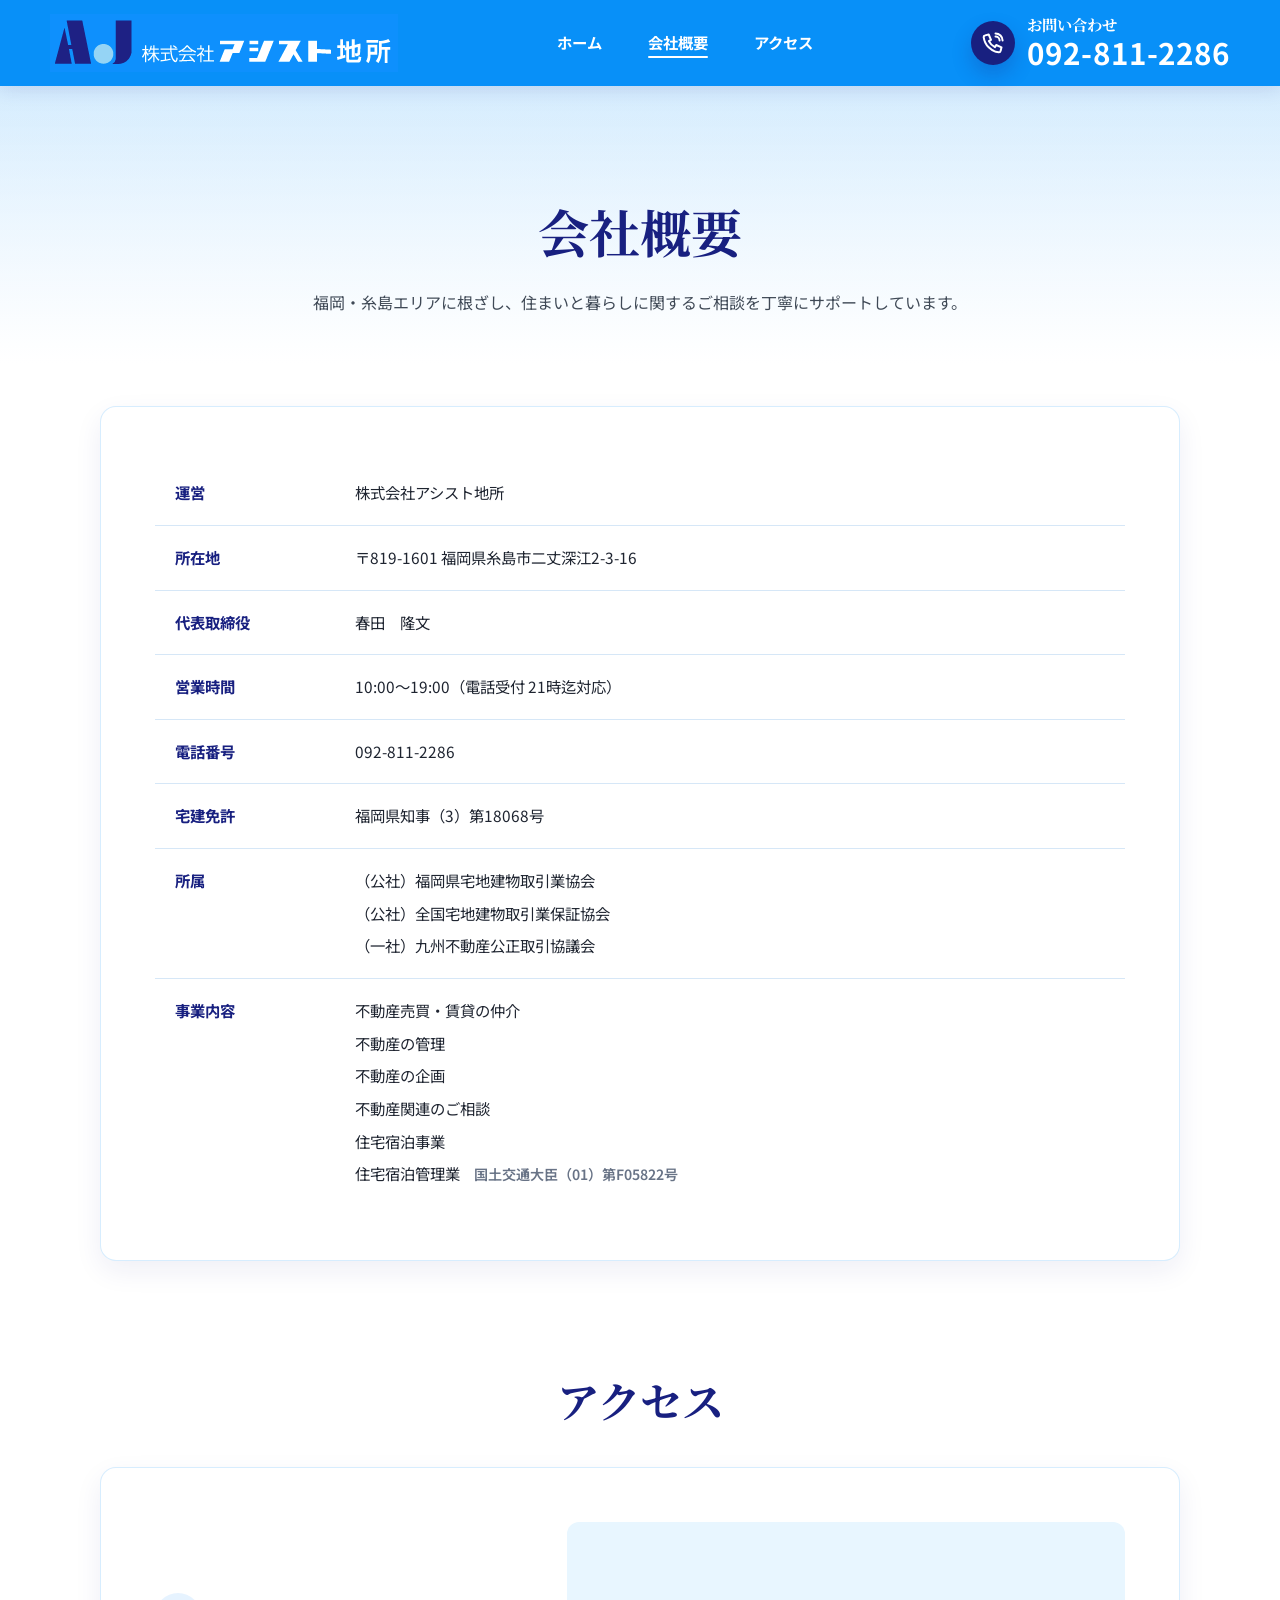
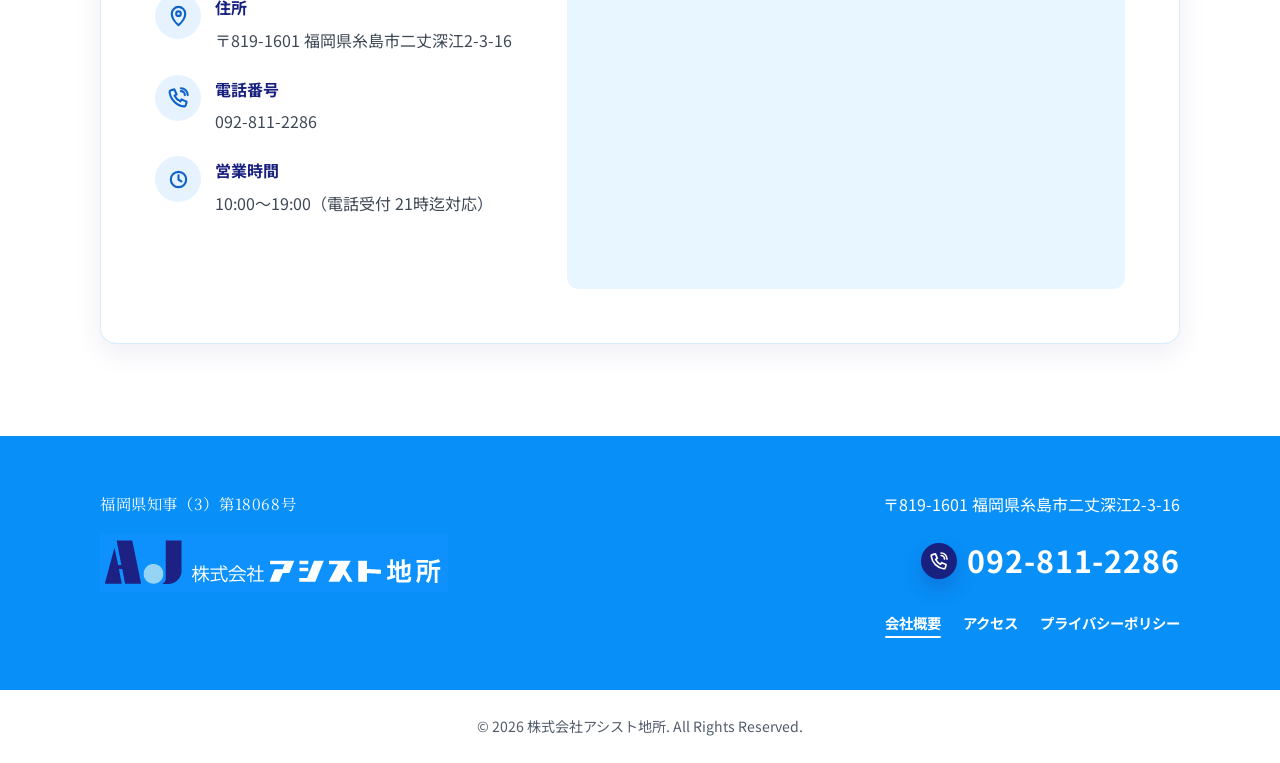
==== company.html @ 24b08bc2 "Add files via upload" ====
<!DOCTYPE html>
<html lang="ja">
  <head>
    <meta charset="UTF-8" />
    <meta name="viewport" content="width=device-width, initial-scale=1.0" />
    <meta
      name="description"
      content="株式会社アシスト地所の会社概要とアクセス情報です。所在地、営業時間、宅建免許、事業内容をご確認いただけます。"
    />
    <meta name="robots" content="index, follow" />
    <meta name="theme-color" content="#0890f8" />
    <title>会社概要・アクセス | 株式会社アシスト地所</title>
    <link rel="canonical" href="https://assistjisho.com/company.html" />
    <meta property="og:locale" content="ja_JP" />
    <meta property="og:type" content="website" />
    <meta property="og:site_name" content="株式会社アシスト地所" />
    <meta property="og:title" content="会社概要・アクセス | 株式会社アシスト地所" />
    <meta property="og:description" content="株式会社アシスト地所の会社概要、所在地、営業時間、アクセス情報を掲載しています。" />
    <meta property="og:url" content="https://assistjisho.com/company.html" />
    <meta property="og:image" content="https://assistjisho.com/assets/ogp.png" />
    <meta property="og:image:width" content="1200" />
    <meta property="og:image:height" content="630" />
    <meta property="og:image:type" content="image/png" />
    <meta name="twitter:card" content="summary_large_image" />
    <meta name="twitter:image" content="https://assistjisho.com/assets/ogp.png" />
    <link rel="icon" href="./favicon.ico?v=20260902" sizes="any" />
    <link rel="icon" href="./assets/favicon.png?v=20260902" type="image/png" />
    <link rel="apple-touch-icon" href="./assets/apple-touch-icon.png?v=20260902" />
    <link rel="preconnect" href="https://fonts.googleapis.com" />
    <link rel="preconnect" href="https://fonts.gstatic.com" crossorigin />
    <link
      href="https://fonts.googleapis.com/css2?family=Noto+Sans+JP:wght@400;500;700&family=Noto+Serif+JP:wght@500;600;700&display=swap"
      rel="stylesheet"
    />
    <link rel="stylesheet" href="./styles.css?v=20260904-final-polish" />
    <script type="application/ld+json">
      {
        "@context": "https://schema.org",
        "@type": "BreadcrumbList",
        "itemListElement": [
          { "@type": "ListItem", "position": 1, "name": "ホーム", "item": "https://assistjisho.com/" },
          { "@type": "ListItem", "position": 2, "name": "会社概要・アクセス", "item": "https://assistjisho.com/company.html" }
        ]
      }
    </script>
  </head>
  <body>
    <!-- Accessibility: skip directly to page content -->
    <a class="skip-link" href="#top">本文へ移動</a>

    <!-- Site header: logo, desktop navigation, phone CTA, and mobile menu -->
    <header class="site-header" aria-label="サイトヘッダー">
      <div class="site-header__inner">
        <!-- Header logo -->
        <a class="brand" href="./index.html#top" aria-label="株式会社アシスト地所 トップへ">
          <img
            class="brand__logo"
            src="./assets/logo.png"
            alt="A.J 株式会社アシスト地所"
            width="348"
            height="58"
          />
        </a>

        <!-- Desktop navigation -->
        <nav class="site-nav site-nav--desktop" aria-label="グローバルナビゲーション">
          <ul class="site-nav__list">
            <li><a class="site-nav__link" href="./index.html#top">ホーム</a></li>
            <li><a class="site-nav__link" href="./company.html" aria-current="page">会社概要</a></li>
            <li><a class="site-nav__link" href="./company.html#access">アクセス</a></li>
          </ul>
        </nav>

        <!-- Desktop phone CTA -->
        <a class="header-contact header-contact--desktop" href="tel:0928112286" aria-label="電話で問い合わせる 092-811-2286">
          <span class="phone-icon header-contact__icon" aria-hidden="true">
            <svg viewBox="0 0 24 24" focusable="false">
              <path d="M7.7 3.5 10 8.8l-2.1 1.3a13.5 13.5 0 0 0 6 6l1.3-2.1 5.3 2.3-.9 3.6c-.2.9-1 1.5-1.9 1.4A17.5 17.5 0 0 1 2.7 6.3c-.1-.9.5-1.7 1.4-1.9l3.6-.9Z" />
              <path d="M14.5 5.4a4.1 4.1 0 0 1 4.1 4.1" />
              <path d="M14.5 2.4a7.1 7.1 0 0 1 7.1 7.1" />
            </svg>
          </span>
          <span class="header-contact__body">
            <span class="header-contact__label">お問い合わせ</span>
            <span class="header-contact__number">092-811-2286</span>
          </span>
        </a>

        <!-- Mobile hamburger button -->
        <button class="menu-toggle" type="button" aria-expanded="false" aria-controls="mobile-menu" aria-label="メニューを開く">
          <span class="menu-toggle__lines" aria-hidden="true">
            <span class="menu-toggle__line"></span>
            <span class="menu-toggle__line"></span>
            <span class="menu-toggle__line"></span>
          </span>
          <span class="menu-toggle__label" aria-hidden="true">MENU</span>
        </button>
      </div>

      <!-- Mobile fixed phone bar -->
      <a class="mobile-phone-bar" href="tel:0928112286" aria-label="電話で問い合わせる 092-811-2286">
        <span class="phone-icon phone-icon--small" aria-hidden="true">
          <svg viewBox="0 0 24 24" focusable="false">
            <path d="M7.7 3.5 10 8.8l-2.1 1.3a13.5 13.5 0 0 0 6 6l1.3-2.1 5.3 2.3-.9 3.6c-.2.9-1 1.5-1.9 1.4A17.5 17.5 0 0 1 2.7 6.3c-.1-.9.5-1.7 1.4-1.9l3.6-.9Z" />
            <path d="M14.5 5.4a4.1 4.1 0 0 1 4.1 4.1" />
            <path d="M14.5 2.4a7.1 7.1 0 0 1 7.1 7.1" />
          </svg>
        </span>
        <span>お問い合わせ 092-811-2286</span>
      </a>

      <!-- Mobile navigation panel -->
      <nav class="mobile-menu" id="mobile-menu" aria-label="スマートフォンメニュー" aria-hidden="true">
        <a class="mobile-menu__link" href="./index.html#top">ホーム</a>
        <a class="mobile-menu__link" href="./company.html" aria-current="page">会社概要</a>
        <a class="mobile-menu__link" href="./company.html#access">アクセス</a>
      </nav>
    </header>

    <main class="subpage-main" id="top">
      <!-- Company Hero -->
      <section class="subpage-hero" aria-labelledby="company-title">
        <div class="section-inner subpage-hero__inner fade-up">
          <h1 class="subpage-hero__title" id="company-title">会社概要</h1>
          <p class="subpage-hero__lead">
            福岡・糸島エリアに根ざし、住まいと暮らしに関するご相談を丁寧にサポートしています。
          </p>
        </div>
      </section>

      <!-- Company Profile -->
      <section class="subpage-section subpage-section--company-profile" aria-label="会社案内">
        <div class="section-inner company-layout">
          <article class="content-panel fade-up">
            <table class="company-table">
              <tbody>
                <tr>
                  <th scope="row">運営</th>
                  <td>株式会社アシスト地所</td>
                </tr>
                <tr>
                  <th scope="row">所在地</th>
                  <td>〒819-1601 福岡県糸島市二丈深江2-3-16</td>
                </tr>
                <tr>
                  <th scope="row">代表取締役</th>
                  <td>春田　隆文</td>
                </tr>
                <tr>
                  <th scope="row">営業時間</th>
                  <td>10:00〜19:00（電話受付 21時迄対応）</td>
                </tr>
                <tr>
                  <th scope="row">電話番号</th>
                  <td><a class="access-link" href="tel:0928112286">092-811-2286</a></td>
                </tr>
                <tr>
                  <th scope="row">宅建免許</th>
                  <td>福岡県知事（3）第18068号</td>
                </tr>
                <tr>
                  <th scope="row">所属</th>
                  <td>
                    <ul class="company-list">
                      <li>（公社）福岡県宅地建物取引業協会</li>
                      <li>（公社）全国宅地建物取引業保証協会</li>
                      <li>（一社）九州不動産公正取引協議会</li>
                    </ul>
                  </td>
                </tr>
                <tr>
                  <th scope="row">事業内容</th>
                  <td>
                    <ul class="company-list">
                      <li>不動産売買・賃貸の仲介</li>
                      <li>不動産の管理</li>
                      <li>不動産の企画</li>
                      <li>不動産関連のご相談</li>
                      <li>住宅宿泊事業</li>
                      <li>
                        <span>住宅宿泊管理業</span>
                        <span class="company-list__note">国土交通大臣（01）第F05822号</span>
                      </li>
                    </ul>
                  </td>
                </tr>
              </tbody>
            </table>
          </article>
        </div>
      </section>

      <!-- Access Section -->
      <section class="subpage-section subpage-section--access" id="access" aria-labelledby="access-title">
        <div class="section-inner">
          <div class="section-heading fade-up">
            <h2 class="section-heading__title" id="access-title">アクセス</h2>
          </div>

          <div class="access-grid content-panel fade-up">
            <!-- Access information card -->
            <div class="access-card">
              <div class="access-item">
                <span class="access-icon" aria-hidden="true">
                  <svg viewBox="0 0 24 24" focusable="false">
                    <path d="M12 21s7-5.7 7-12a7 7 0 0 0-14 0c0 6.3 7 12 7 12Z" />
                    <circle cx="12" cy="9" r="2.4" />
                  </svg>
                </span>
                <div>
                  <p class="access-label">住所</p>
                  <p class="access-text">
                    <a
                      class="access-link"
                      href="https://www.google.com/maps/search/?api=1&query=%E7%A6%8F%E5%B2%A1%E7%9C%8C%E7%B3%B8%E5%B3%B6%E5%B8%82%E4%BA%8C%E4%B8%88%E6%B7%B1%E6%B1%9F2-3-16"
                      target="_blank"
                      rel="noopener"
                    >
                      〒819-1601 福岡県糸島市二丈深江2-3-16
                    </a>
                  </p>
                </div>
              </div>

              <div class="access-item">
                <span class="access-icon" aria-hidden="true">
                  <svg viewBox="0 0 24 24" focusable="false">
                    <path d="M7.7 3.5 10 8.8l-2.1 1.3a13.5 13.5 0 0 0 6 6l1.3-2.1 5.3 2.3-.9 3.6c-.2.9-1 1.5-1.9 1.4A17.5 17.5 0 0 1 2.7 6.3c-.1-.9.5-1.7 1.4-1.9l3.6-.9Z" />
                    <path d="M14.5 5.4a4.1 4.1 0 0 1 4.1 4.1" />
                    <path d="M14.5 2.4a7.1 7.1 0 0 1 7.1 7.1" />
                  </svg>
                </span>
                <div>
                  <p class="access-label">電話番号</p>
                  <p class="access-text"><a class="access-link" href="tel:0928112286">092-811-2286</a></p>
                </div>
              </div>

              <div class="access-item">
                <span class="access-icon" aria-hidden="true">
                  <svg viewBox="0 0 24 24" focusable="false">
                    <circle cx="12" cy="12" r="8" />
                    <path d="M12 7.5V12l3 2" />
                  </svg>
                </span>
                <div>
                  <p class="access-label">営業時間</p>
                  <p class="access-text">10:00〜19:00（電話受付 21時迄対応）</p>
                </div>
              </div>
            </div>

            <!-- Google Map embed -->
            <div class="map-embed" aria-label="株式会社アシスト地所の周辺地図">
              <iframe
                title="株式会社アシスト地所 周辺地図"
                src="https://www.google.com/maps?q=%E7%A6%8F%E5%B2%A1%E7%9C%8C%E7%B3%B8%E5%B3%B6%E5%B8%82%E4%BA%8C%E4%B8%88%E6%B7%B1%E6%B1%9F2-3-16&output=embed"
                loading="lazy"
                referrerpolicy="no-referrer-when-downgrade"
              ></iframe>
            </div>
          </div>
        </div>
      </section>
    </main>

    <!-- Site Footer -->
    <footer class="site-footer" aria-label="サイトフッター">
      <div class="site-footer__top">
        <div class="section-inner site-footer__inner">
          <!-- Footer company information -->
          <div class="site-footer__brand">
            <p class="site-footer__license">福岡県知事（3）第18068号</p>
            <a class="brand brand--footer" href="./index.html#top" aria-label="株式会社アシスト地所 トップへ">
              <img
                class="brand__logo"
                src="./assets/logo.png"
                alt="A.J 株式会社アシスト地所"
                width="348"
                height="58"
                loading="lazy"
              />
            </a>
          </div>

          <!-- Footer navigation and phone CTA -->
          <div class="site-footer__info">
            <address class="site-footer__address">
              <a
                class="site-footer__map-link"
                href="https://www.google.com/maps/search/?api=1&query=%E7%A6%8F%E5%B2%A1%E7%9C%8C%E7%B3%B8%E5%B3%B6%E5%B8%82%E4%BA%8C%E4%B8%88%E6%B7%B1%E6%B1%9F2-3-16"
                target="_blank"
                rel="noopener"
              >
                <span>〒819-1601 福岡県糸島市二丈深江2-3-16</span>
              </a>
              <a class="site-footer__phone" href="tel:0928112286" aria-label="電話で問い合わせる 092-811-2286">
                <span class="phone-icon phone-icon--small" aria-hidden="true">
                  <svg viewBox="0 0 24 24" focusable="false">
                    <path d="M7.7 3.5 10 8.8l-2.1 1.3a13.5 13.5 0 0 0 6 6l1.3-2.1 5.3 2.3-.9 3.6c-.2.9-1 1.5-1.9 1.4A17.5 17.5 0 0 1 2.7 6.3c-.1-.9.5-1.7 1.4-1.9l3.6-.9Z" />
                    <path d="M14.5 5.4a4.1 4.1 0 0 1 4.1 4.1" />
                    <path d="M14.5 2.4a7.1 7.1 0 0 1 7.1 7.1" />
                  </svg>
                </span>
                <span>092-811-2286</span>
              </a>
            </address>
            <nav class="footer-links footer-links--footer" aria-label="フッターリンク">
              <a href="./company.html" aria-current="page">会社概要</a>
              <a href="./company.html#access">アクセス</a>
              <a href="./privacy-policy.html">プライバシーポリシー</a>
            </nav>
          </div>
        </div>
      </div>

      <div class="site-footer__bottom">
        <div class="section-inner site-footer__bottom-inner">
          <p class="site-footer__copy">
            © 2026 株式会社アシスト地所. All Rights Reserved.
          </p>
        </div>
      </div>
    </footer>

    <script src="./script.js"></script>
  </body>
</html>
---- styles.css ----
/* =========================================================
   Design Tokens
   Site-wide colors, typography, spacing, and shadows.
   ========================================================= */
:root {
  --color-navy: #182080;
  --color-blue: #0f63c8;
  --color-brand-blue: #0890f8;
  --color-sky: #e8f6ff;
  --color-text: #1e2430;
  --color-muted: #687386;
  --color-line: #d6e7f7;
  --color-bg: #f7f7f5;
  --color-cream: #fffdf8;
  --color-gold: #b98b39;
  --color-gold-light: #f5e4b5;
  --color-green: #06c755;
  --color-navy-rgb: 24, 32, 128;
  --color-blue-rgb: 15, 99, 200;
  --color-brand-blue-rgb: 8, 144, 248;
  --shadow-card: 0 18px 42px rgba(var(--color-navy-rgb), 0.08);
  --shadow-soft: 0 10px 28px rgba(var(--color-navy-rgb), 0.07);
  --font-serif: "Noto Serif JP", "Yu Mincho", "YuMincho", "Hiragino Mincho ProN", serif;
  --font-sans: "Noto Sans JP", "Hiragino Kaku Gothic ProN", "Yu Gothic", "Meiryo", sans-serif;
  --max-width: 1080px;
  --section-space: clamp(88px, 12vw, 150px);
  --header-height: 86px;
}

/* =========================================================
   Base
   Browser reset, common focus states, and accessibility helpers.
   ========================================================= */
*,
*::before,
*::after {
  box-sizing: border-box;
}

html {
  scroll-behavior: smooth;
  scroll-padding-top: calc(var(--header-height) + 24px);
}

body {
  margin: 0;
  color: var(--color-text);
  background: #fff;
  font-family: var(--font-sans);
  line-height: 1.8;
}

img,
svg {
  display: block;
}

img {
  max-width: 100%;
}

a {
  color: inherit;
  text-decoration: none;
}

button,
input,
select,
textarea {
  font: inherit;
}

a:focus-visible,
button:focus-visible,
input:focus-visible,
select:focus-visible,
textarea:focus-visible {
  outline: 3px solid rgba(245, 228, 181, 0.95);
  outline-offset: 4px;
}

.skip-link {
  position: fixed;
  top: 10px;
  left: 10px;
  z-index: 1000;
  padding: 10px 14px;
  border-radius: 6px;
  background: var(--color-navy);
  color: #fff;
  font-weight: 700;
  opacity: 0;
  pointer-events: none;
  transform: translateY(-12px);
  transition:
    opacity 180ms ease,
    transform 180ms ease;
}

.skip-link:focus-visible {
  opacity: 1;
  pointer-events: auto;
  transform: translateY(0);
}

.visually-hidden {
  position: absolute;
  overflow: hidden;
  width: 1px;
  height: 1px;
  padding: 0;
  border: 0;
  clip: rect(0 0 0 0);
  clip-path: inset(50%);
  white-space: nowrap;
}

.section-inner {
  width: min(calc(100% - 48px), var(--max-width));
  margin-inline: auto;
}

.section-pad {
  padding-block: var(--section-space);
}

.pc-only {
  display: inline;
}

.sp-only {
  display: none;
}

/* =========================================================
   Header
   Logo, desktop navigation, phone CTA, and mobile menu.
   ========================================================= */
.site-header {
  position: fixed;
  top: 0;
  right: 0;
  left: 0;
  z-index: 100;
  background: var(--color-brand-blue);
  color: #fff;
  box-shadow: 0 3px 18px rgba(var(--color-navy-rgb), 0.12);
}

.site-header.is-scrolled {
  box-shadow: 0 12px 30px rgba(var(--color-navy-rgb), 0.2);
}

.site-header__inner {
  display: grid;
  width: min(calc(100% - 64px), 1180px);
  min-height: var(--header-height);
  margin-inline: auto;
  grid-template-columns: auto 1fr auto;
  align-items: center;
  gap: clamp(22px, 4vw, 54px);
}

.brand {
  display: inline-flex;
  align-items: center;
}

.brand__logo {
  width: min(348px, 34vw);
  height: auto;
  object-fit: contain;
}

.site-nav {
  justify-self: center;
}

.site-nav__list {
  display: flex;
  margin: 0;
  padding: 0;
  list-style: none;
  align-items: center;
  gap: clamp(24px, 4vw, 46px);
}

.site-nav__link {
  position: relative;
  display: inline-flex;
  min-height: 46px;
  color: #fff;
  font-size: 0.96rem;
  font-weight: 700;
  align-items: center;
}

.site-nav__link::after {
  position: absolute;
  right: 0;
  bottom: 8px;
  left: 0;
  height: 2px;
  border-radius: 999px;
  background: #fff;
  content: "";
  opacity: 0;
  transform: translateY(4px) scaleX(0.74);
  transition:
    opacity 200ms ease,
    transform 200ms ease;
}

.site-nav__link:hover::after,
.site-nav__link[aria-current="page"]::after {
  opacity: 1;
  transform: translateY(0) scaleX(1);
}

.header-contact {
  display: inline-flex;
  align-items: center;
  gap: 12px;
}

.header-contact:hover {
  transform: translateY(-1px);
}

.phone-icon {
  display: grid;
  flex: 0 0 auto;
  width: 44px;
  height: 44px;
  border-radius: 50%;
  background: var(--color-navy);
  color: #fff;
  place-items: center;
  box-shadow: 0 10px 20px rgba(var(--color-navy-rgb), 0.24);
}

.phone-icon svg {
  width: 24px;
  height: 24px;
  fill: none;
  stroke: currentColor;
  stroke-linecap: round;
  stroke-linejoin: round;
  stroke-width: 2;
}

.phone-icon--small {
  width: 36px;
  height: 36px;
}

.phone-icon--small svg {
  width: 20px;
  height: 20px;
}

.header-contact__body {
  display: grid;
  line-height: 1.25;
}

.header-contact__label {
  font-family: var(--font-serif);
  font-size: 0.96rem;
  font-weight: 700;
}

.header-contact__number {
  font-size: clamp(1.35rem, 2.4vw, 1.85rem);
  font-weight: 700;
  letter-spacing: 0.03em;
}

.menu-toggle,
.mobile-phone-bar,
.mobile-menu {
  display: none;
}

/* =========================================================
   Hero
   Main visual area with Fukuoka and Itoshima background.
   ========================================================= */
.site-main {
  overflow: clip;
}

.hero {
  position: relative;
  display: grid;
  min-height: 96vh;
  min-height: 96svh;
  background-image: url("./assets/FV.png");
  background-position: center center;
  background-size: cover;
  color: #fff;
  align-items: start;
  justify-items: stretch;
}

.hero__overlay {
  position: absolute;
  inset: 0;
  background:
    linear-gradient(
      90deg,
      rgba(4, 24, 65, 0.45) 0%,
      rgba(4, 24, 65, 0.28) 34%,
      rgba(4, 24, 65, 0.05) 70%
    );
}

.hero__inner {
  position: relative;
  z-index: 1;
  width: min(calc(100% - 72px), 1160px);
  margin-inline: auto;
  padding-top: calc(var(--header-height) + 54px);
  padding-bottom: 90px;
}

.hero__title {
  max-width: 980px;
  margin: 0;
  font-family: var(--font-serif);
  font-size: clamp(2.5rem, 4.2vw, 4.15rem);
  font-weight: 700;
  line-height: 1.36;
  text-shadow: 0 5px 18px rgba(4, 19, 48, 0.7);
}

.hero__lead {
  max-width: 600px;
  margin: 28px 0 0;
  font-family: var(--font-serif);
  font-size: clamp(1rem, 1.6vw, 1.28rem);
  font-weight: 700;
  line-height: 2;
  text-shadow: 0 4px 14px rgba(4, 19, 48, 0.7);
}

/* =========================================================
   Section Heading
   Shared heading style used by top sections.
   ========================================================= */
.section-heading {
  max-width: 780px;
  margin-inline: auto;
  text-align: center;
}

.section-heading__title {
  margin: 0;
  color: var(--color-navy);
  font-family: var(--font-serif);
  font-size: clamp(1.8rem, 4vw, 2.65rem);
  font-weight: 700;
  line-height: 1.55;
}

.section-heading__text {
  margin: 18px 0 0;
  color: #394455;
  font-size: 1rem;
  line-height: 2;
}

/* =========================================================
   Service Section
   Six service cards and the property inquiry form.
   ========================================================= */
.service {
  position: relative;
  background: linear-gradient(180deg, #fff 0%, var(--color-bg) 18%, #fff 100%);
}

.service__inner {
  position: relative;
  width: min(calc(100% - 48px), 1240px);
}

.service__tiger {
  position: absolute;
  top: 62px;
  right: clamp(4px, 2.6vw, 42px);
  z-index: 1;
  width: clamp(116px, 10vw, 156px);
  height: auto;
  object-fit: contain;
  filter: drop-shadow(0 12px 18px rgba(15, 35, 72, 0.13));
}

.service__grid {
  display: grid;
  margin-top: 54px;
  grid-template-columns: repeat(3, minmax(0, 1fr));
  gap: 22px;
}

.service-card {
  display: grid;
  min-height: 308px;
  padding: 34px 24px 30px;
  border: 1px solid rgba(var(--color-brand-blue-rgb), 0.28);
  border-radius: 16px;
  background: #fff;
  box-shadow: var(--shadow-card);
  text-align: center;
  align-content: start;
  transition:
    transform 260ms ease,
    box-shadow 260ms ease,
    border-color 260ms ease;
}

.service-card:hover {
  transform: translateY(-8px);
  border-color: rgba(var(--color-brand-blue-rgb), 0.48);
  box-shadow: 0 26px 52px rgba(var(--color-navy-rgb), 0.14);
}

.service-card__icon {
  display: grid;
  width: 76px;
  height: 76px;
  margin: 0 auto 18px;
  border-radius: 50%;
  background: #e6f3ff;
  color: var(--color-navy);
  place-items: center;
}

.service-card__icon svg {
  width: 43px;
  height: 43px;
  fill: none;
  stroke: currentColor;
  stroke-linecap: round;
  stroke-linejoin: round;
  stroke-width: 3.1;
}

.service-card__icon-img {
  display: block;
  width: 58px;
  height: 58px;
  object-fit: contain;
}

.service-card__title {
  margin: 0;
  color: var(--color-navy);
  font-size: 1.1rem;
  font-weight: 700;
  line-height: 1.55;
}

.service-card__lead {
  margin: 10px 0 0;
  color: var(--color-blue);
  font-size: 0.94rem;
  font-weight: 700;
  line-height: 1.65;
}

.service-card__text {
  margin: 12px 0 0;
  color: #3f4956;
  font-size: 0.92rem;
  line-height: 1.82;
}

/* Property inquiry form */
.property-contact {
  position: relative;
  z-index: 2;
  max-width: 960px;
  margin: 54px auto 0;
  padding: clamp(28px, 4vw, 44px);
  border: 1px solid rgba(var(--color-brand-blue-rgb), 0.22);
  border-radius: 16px;
  background:
    linear-gradient(135deg, rgba(255, 255, 255, 0.98), rgba(237, 248, 255, 0.96)),
    radial-gradient(circle at 100% 0%, rgba(var(--color-navy-rgb), 0.08), transparent 35%);
  box-shadow: var(--shadow-soft);
}

.property-contact::before,
.property-contact::after {
  position: absolute;
  top: 0;
  bottom: 0;
  width: 5px;
  background: linear-gradient(180deg, var(--color-brand-blue), var(--color-navy));
  content: "";
}

.property-contact::before {
  left: 0;
  border-radius: 16px 0 0 16px;
}

.property-contact::after {
  right: 0;
  border-radius: 0 16px 16px 0;
}

.property-contact__intro {
  max-width: 700px;
  margin: 0 auto 30px;
  text-align: center;
}

.property-contact__title {
  margin: 0;
  color: var(--color-navy);
  font-family: var(--font-serif);
  font-size: clamp(1.34rem, 2.8vw, 1.86rem);
  font-weight: 700;
  line-height: 1.5;
}

.property-contact__title span,
.lemon-contact__title span {
  display: inline-block;
}

.property-contact__text {
  max-width: 760px;
  margin: 10px auto 0;
  color: #3f4956;
  font-size: 0.95rem;
  line-height: 1.9;
  text-wrap: balance;
}

.property-contact__text span,
.lemon-contact__text span {
  display: block;
}

.property-form__grid {
  display: grid;
  grid-template-columns: repeat(2, minmax(0, 1fr));
  gap: 18px;
}

.property-form__field {
  display: grid;
  gap: 8px;
  min-width: 0;
  text-align: left;
}

.property-form__field--wide {
  grid-column: 1 / -1;
}

.property-form__label {
  color: var(--color-navy);
  font-size: 0.92rem;
  font-weight: 700;
}

.property-form__label em {
  margin-left: 6px;
  padding: 2px 7px;
  border-radius: 999px;
    background: rgba(var(--color-brand-blue-rgb), 0.1);
  color: var(--color-blue);
  font-size: 0.76rem;
  font-style: normal;
}

.property-form input,
.property-form select,
.property-form textarea {
  width: 100%;
  min-height: 50px;
  padding: 13px 15px;
  border: 1px solid rgba(var(--color-blue-rgb), 0.2);
  border-radius: 8px;
  background: rgba(255, 255, 255, 0.96);
  color: var(--color-text);
  line-height: 1.5;
  transition:
    border-color 200ms ease,
    box-shadow 200ms ease,
    background-color 200ms ease;
}

.property-form textarea {
  min-height: 150px;
  resize: vertical;
}

.property-form input::placeholder,
.property-form textarea::placeholder {
  color: #9aa6b8;
}

.property-form input:focus,
.property-form select:focus,
.property-form textarea:focus {
  border-color: rgba(var(--color-brand-blue-rgb), 0.68);
  background: #fff;
  box-shadow: 0 0 0 4px rgba(var(--color-brand-blue-rgb), 0.11);
  outline: none;
}

.property-form__footer {
  display: flex;
  margin-top: 26px;
  padding: 16px 16px 16px 18px;
  border: 1px solid rgba(var(--color-blue-rgb), 0.13);
  border-radius: 14px;
  background: rgba(255, 255, 255, 0.72);
  box-shadow: inset 0 1px 0 rgba(255, 255, 255, 0.78);
  align-items: center;
  justify-content: space-between;
  gap: 24px;
}

.property-form__notes {
  display: grid;
  gap: 6px;
  min-width: 0;
}

.property-form__note,
.property-form__caution,
.property-form__status {
  margin: 0;
  color: var(--color-muted);
  font-size: 0.86rem;
  line-height: 1.7;
}

.property-form__note,
.property-form__caution {
  position: relative;
  padding-left: 18px;
}

.property-form__note::before {
  position: absolute;
  top: 0.57em;
  left: 2px;
  width: 6px;
  height: 10px;
  border-right: 2px solid var(--color-blue);
  border-bottom: 2px solid var(--color-blue);
  content: "";
  transform: rotate(45deg);
}

.property-form__caution {
  color: #8a6541;
  font-size: 0.82rem;
}

.property-form__caution::before {
  position: absolute;
  top: 0.72em;
  left: 1px;
  width: 8px;
  height: 8px;
  border-radius: 50%;
  background: #c39758;
  content: "";
}

.property-form__submit {
  display: inline-flex;
  flex: 0 0 auto;
  min-width: 236px;
  min-height: 58px;
  padding: 14px 24px 14px 30px;
  border: 1px solid rgba(255, 255, 255, 0.26);
  border-radius: 999px;
  background: linear-gradient(135deg, var(--color-brand-blue) 0%, var(--color-blue) 48%, var(--color-navy) 100%);
  box-shadow: 0 16px 32px rgba(var(--color-navy-rgb), 0.24);
  color: #fff;
  font-size: 1rem;
  font-weight: 700;
  align-items: center;
  justify-content: center;
  gap: 14px;
  cursor: pointer;
  transition:
    transform 240ms ease,
    box-shadow 240ms ease,
    filter 240ms ease;
}

.property-form__submit:hover {
  transform: translateY(-3px);
  box-shadow: 0 20px 38px rgba(var(--color-navy-rgb), 0.3);
  filter: saturate(1.05);
}

.property-form__submit:focus-visible {
  outline: 3px solid rgba(var(--color-brand-blue-rgb), 0.28);
  outline-offset: 4px;
}

.property-form__submit span {
  position: relative;
  display: grid;
  flex: 0 0 auto;
  width: 30px;
  height: 30px;
  border-radius: 50%;
  background: rgba(255, 255, 255, 0.18);
  font-size: 0;
  place-items: center;
  transition: transform 240ms ease;
}

.property-form__submit span svg {
  width: 18px;
  height: 18px;
  fill: none;
  stroke: currentColor;
  stroke-linecap: round;
  stroke-linejoin: round;
  stroke-width: 3;
  transform: translateX(1px);
}

.property-form__submit:hover span {
  transform: translateX(2px);
}

.property-form__status {
  min-height: 1.7em;
  margin-top: 12px;
  color: var(--color-blue);
  font-weight: 700;
  text-align: right;
}

/* =========================================================
   Lemon ITOSHIMA
   Lodging section with logo, feature badges, and three CTAs.
   ========================================================= */
.lemon {
  position: relative;
  background:
    radial-gradient(circle at 78% 28%, rgba(245, 228, 181, 0.42), transparent 26%),
    linear-gradient(180deg, #fff, var(--color-cream));
}

.lemon::before {
  position: absolute;
  top: 0;
  left: 50%;
  width: min(780px, 82vw);
  height: 1px;
  background: linear-gradient(90deg, transparent, rgba(185, 139, 57, 0.42), transparent);
  content: "";
  transform: translateX(-50%);
}

.lemon__inner {
  position: relative;
  z-index: 2;
  max-width: 780px;
  text-align: center;
}

.lemon__title {
  margin: 0;
  color: var(--color-navy);
  font-family: var(--font-serif);
  font-size: clamp(1.8rem, 4.4vw, 2.85rem);
  font-weight: 700;
  line-height: 1.45;
}

.lemon__subtitle {
  margin: 12px 0 0;
  color: #2d3340;
  font-family: var(--font-serif);
  font-size: clamp(1rem, 2vw, 1.22rem);
  font-weight: 600;
}

.lemon__logo {
  width: min(320px, 68vw);
  height: auto;
  margin: 58px auto 28px;
  object-fit: contain;
}

.lemon__text {
  max-width: 680px;
  margin: 0 auto;
  color: #30343d;
  font-family: var(--font-sans);
  font-size: clamp(0.94rem, 1.5vw, 1.03rem);
  font-weight: 500;
  line-height: 2.08;
}

.lemon__text + .lemon__text {
  margin-top: 16px;
}

.lemon__features {
  display: flex;
  max-width: 660px;
  margin: 34px auto 28px;
  justify-content: center;
  gap: 10px;
  flex-wrap: wrap;
}

.lemon__features span {
  display: inline-flex;
  min-width: 184px;
  padding: 11px 16px;
  border: 1px solid rgba(var(--color-blue-rgb), 0.18);
  border-radius: 999px;
  background: linear-gradient(180deg, rgba(255, 255, 255, 0.94), rgba(241, 248, 255, 0.88));
  box-shadow: 0 10px 22px rgba(var(--color-navy-rgb), 0.05);
  color: var(--color-navy);
  font-size: 0.9rem;
  font-weight: 700;
  align-items: center;
  justify-content: center;
  gap: 8px;
  line-height: 1.45;
}

.lemon__features span::before {
  width: 6px;
  height: 6px;
  border-radius: 50%;
  background: var(--color-brand-blue);
  content: "";
  flex: 0 0 auto;
  opacity: 0.76;
}

.lemon-contact {
  position: relative;
  margin: 34px auto 0;
  padding: clamp(24px, 4vw, 34px);
  border: 1px solid rgba(var(--color-blue-rgb), 0.14);
  border-radius: 16px;
  background:
    linear-gradient(135deg, rgba(255, 255, 255, 0.96), rgba(247, 251, 255, 0.94)),
    radial-gradient(circle at 0% 100%, rgba(var(--color-brand-blue-rgb), 0.08), transparent 34%);
  box-shadow: var(--shadow-soft);
}

.lemon-contact__title {
  margin: 0;
  color: var(--color-navy);
  font-family: var(--font-serif);
  font-size: clamp(1.2rem, 2.4vw, 1.56rem);
  font-weight: 700;
  line-height: 1.55;
}

.lemon-contact__text {
  max-width: 560px;
  margin: 10px auto 0;
  color: #4b4d54;
  font-size: 0.94rem;
  line-height: 1.9;
  text-wrap: balance;
}

.lemon-contact__actions {
  display: flex;
  margin-top: 28px;
  justify-content: center;
  gap: 14px;
  flex-wrap: wrap;
}

.lemon-contact__actions .lemon__button {
  width: calc((100% - 28px) / 3);
  display: inline-flex;
  min-width: 0;
  padding-inline: 16px;
  gap: 10px;
}

.lemon__button {
  display: inline-flex;
  min-height: 56px;
  padding: 14px 28px;
  border: 1px solid rgba(var(--color-blue-rgb), 0.16);
  border-radius: 8px;
  background: rgba(255, 255, 255, 0.96);
  box-shadow: 0 12px 26px rgba(var(--color-navy-rgb), 0.09);
  color: var(--color-navy);
  font-family: var(--font-sans);
  font-size: 1rem;
  font-weight: 700;
  align-items: center;
  justify-content: center;
  gap: 16px;
  transition:
    transform 240ms ease,
    box-shadow 240ms ease,
    border-color 240ms ease,
    filter 240ms ease;
}

.lemon__button:hover {
  transform: translateY(-3px);
  border-color: rgba(var(--color-blue-rgb), 0.28);
  box-shadow: 0 18px 34px rgba(var(--color-navy-rgb), 0.14);
  filter: saturate(1.05);
}

.lemon__button--booking {
  border-color: rgba(var(--color-blue-rgb), 0.3);
  background: linear-gradient(135deg, var(--color-brand-blue) 0%, var(--color-blue) 58%, var(--color-navy) 100%);
  box-shadow: 0 16px 30px rgba(var(--color-blue-rgb), 0.18);
  color: #fff;
}

.lemon__button--booking:hover {
  border-color: rgba(var(--color-blue-rgb), 0.42);
  box-shadow: 0 20px 38px rgba(var(--color-blue-rgb), 0.24);
}

.lemon__button--line {
  border-color: rgba(6, 199, 85, 0.24);
  background: #fff;
  box-shadow: 0 12px 24px rgba(6, 199, 85, 0.1);
  color: #15572e;
}

.lemon__button--line:hover {
  border-color: rgba(6, 199, 85, 0.58);
  background: #fbfffd;
  box-shadow: 0 18px 34px rgba(6, 199, 85, 0.16);
}

.lemon__button--instagram {
  border-color: rgba(var(--color-blue-rgb), 0.14);
  background: #fff;
  box-shadow: 0 12px 24px rgba(var(--color-navy-rgb), 0.08);
  color: #202735;
}

.lemon__button--instagram:hover {
  border-color: rgba(193, 53, 132, 0.28);
  box-shadow: 0 18px 34px rgba(var(--color-navy-rgb), 0.13);
}

.lemon__button-icon {
  width: 28px;
  height: 28px;
  object-fit: contain;
  flex: 0 0 auto;
}

.lemon__button-text {
  min-width: 0;
  text-align: center;
  white-space: nowrap;
}

.lemon__button-spacer {
  display: none;
}

.lemon__button svg {
  width: 20px;
  height: 20px;
  flex: 0 0 auto;
  fill: none;
  stroke: currentColor;
  stroke-linecap: round;
  stroke-linejoin: round;
  stroke-width: 2;
}

.lemon__button-arrow {
  display: grid;
  flex: 0 0 auto;
  width: 22px;
  height: 22px;
  line-height: 0;
  place-items: center;
  transition: transform 240ms ease;
}

.lemon__button-arrow svg {
  width: 18px;
  height: 18px;
  stroke-width: 3;
  transform: translateX(1px);
}

.lemon__button:hover .lemon__button-arrow {
  transform: translateX(2px);
}

.lemon__tiger {
  position: absolute;
  right: clamp(-114px, -7.8vw, -82px);
  bottom: -4px;
  z-index: 1;
  width: clamp(96px, 9vw, 132px);
  height: auto;
  object-fit: contain;
  opacity: 0.94;
  filter: drop-shadow(0 10px 16px rgba(15, 35, 72, 0.12));
  pointer-events: none;
}

/* =========================================================
   Subpages
   Company, access, and privacy page layouts.
   ========================================================= */
.subpage-main {
  padding-top: var(--header-height);
  background:
    linear-gradient(180deg, rgba(var(--color-brand-blue-rgb), 0.08), rgba(255, 255, 255, 0) 340px),
    #fff;
}

.subpage-hero {
  padding-block: clamp(70px, 9vw, 108px) clamp(28px, 4vw, 46px);
  background: linear-gradient(180deg, rgba(var(--color-brand-blue-rgb), 0.12), rgba(255, 255, 255, 0.94));
}

.subpage-hero__inner {
  text-align: center;
}

.subpage-hero__title {
  margin: 0;
  color: var(--color-navy);
  font-family: var(--font-serif);
  font-size: clamp(2rem, 4.4vw, 3.2rem);
  line-height: 1.45;
}

.subpage-hero__lead {
  max-width: 720px;
  margin: 18px auto 0;
  color: #3f4956;
  font-size: 1rem;
  line-height: 2;
}

.subpage-section {
  padding-block: clamp(56px, 8vw, 92px);
}

.subpage-hero + .subpage-section {
  padding-top: clamp(24px, 3.5vw, 42px);
}

.subpage-section--policy {
  padding-top: clamp(16px, 2.6vw, 30px);
}

.subpage-section--company-profile {
  padding-bottom: clamp(38px, 5vw, 58px);
}

.subpage-section--access {
  padding-top: clamp(30px, 4vw, 48px);
}

.subpage-section--access .section-heading {
  margin-bottom: clamp(24px, 3vw, 34px);
}

.content-panel {
  padding: clamp(26px, 5vw, 54px);
  border: 1px solid rgba(var(--color-brand-blue-rgb), 0.16);
  border-radius: 16px;
  background: #fff;
  box-shadow: var(--shadow-soft);
}

.company-layout {
  display: grid;
  grid-template-columns: minmax(0, 1fr);
  gap: 44px;
}

.company-table {
  width: 100%;
  border-collapse: collapse;
  overflow: hidden;
  font-size: 0.96rem;
}

.company-table th,
.company-table td {
  padding: 18px 20px;
  border-bottom: 1px solid var(--color-line);
  vertical-align: top;
}

.company-table th {
  width: 180px;
  color: var(--color-navy);
  font-weight: 700;
  text-align: left;
  white-space: nowrap;
}

.company-table tr:last-child th,
.company-table tr:last-child td {
  border-bottom: 0;
}

.company-list {
  display: grid;
  margin: 0;
  padding: 0;
  list-style: none;
  gap: 5px;
}

.company-list li {
  display: flex;
  flex-wrap: wrap;
  gap: 4px 14px;
  align-items: baseline;
}

.company-list__note {
  color: var(--color-muted);
  font-size: 0.92em;
  font-weight: 600;
  line-height: 1.7;
}

.access-grid {
  display: grid;
  grid-template-columns: minmax(0, 0.82fr) minmax(0, 1.18fr);
  gap: 24px;
  align-items: stretch;
}

.access-card {
  display: grid;
  gap: 20px;
  align-content: center;
}

.access-item {
  display: grid;
  grid-template-columns: 46px 1fr;
  gap: 14px;
  align-items: start;
}

.access-icon {
  display: grid;
  width: 46px;
  height: 46px;
  border-radius: 50%;
  background: #e6f3ff;
  color: var(--color-blue);
  place-items: center;
}

.access-icon svg {
  width: 23px;
  height: 23px;
  fill: none;
  stroke: currentColor;
  stroke-linecap: round;
  stroke-linejoin: round;
  stroke-width: 2.2;
}

.access-label {
  margin: 0;
  color: var(--color-navy);
  font-weight: 700;
}

.access-text {
  margin: 4px 0 0;
  color: #3f4956;
}

.access-link {
  text-decoration: none;
}

.map-embed {
  overflow: hidden;
  min-height: 360px;
  border-radius: 12px;
  background: var(--color-sky);
}

.map-embed iframe {
  width: 100%;
  height: 100%;
  min-height: 360px;
  border: 0;
}

.policy-content {
  max-width: 900px;
  margin-inline: auto;
  padding: clamp(24px, 4vw, 42px) clamp(22px, 4.4vw, 48px);
}

.policy-content p {
  margin: 0;
  color: #30343d;
  line-height: 2.12;
}

.policy-content p + p {
  margin-top: 18px;
}

.policy-content h2 {
  margin: 34px 0 12px;
  padding-bottom: 10px;
  border-bottom: 1px solid rgba(var(--color-brand-blue-rgb), 0.18);
  color: var(--color-navy);
  font-family: var(--font-serif);
  font-size: clamp(1.16rem, 2vw, 1.36rem);
  line-height: 1.6;
}

.policy-content h2:first-of-type {
  margin-top: 26px;
}

/* =========================================================
   Footer
   Company information, map link, phone link, and legal links.
   ========================================================= */
.site-footer {
  background: #fff;
}

.site-footer__top {
  background: var(--color-brand-blue);
  color: #fff;
}

.site-footer__inner {
  display: flex;
  min-height: 210px;
  padding-block: 54px;
  align-items: flex-start;
  justify-content: space-between;
  gap: 40px;
}

.site-footer__brand {
  display: grid;
  gap: 16px;
}

.brand--footer .brand__logo {
  width: min(348px, 76vw);
}

.site-footer__license {
  margin: 0;
  font-family: var(--font-serif);
  font-size: 0.96rem;
  letter-spacing: 0.04em;
}

.site-footer__info {
  display: grid;
  gap: 22px;
  justify-items: end;
}

.site-footer__address {
  display: grid;
  gap: 14px;
  margin: 0;
  font-style: normal;
  text-align: right;
}

.site-footer__map-link {
  display: inline-flex;
  color: #fff;
  justify-content: flex-end;
  transition: color 200ms ease;
}

.site-footer__map-link:hover {
  color: var(--color-gold-light);
}

.site-footer__phone {
  display: inline-flex;
  align-items: center;
  justify-content: flex-end;
  gap: 10px;
  color: #fff;
  font-size: 1.9rem;
  font-weight: 700;
  letter-spacing: 0.03em;
}

.footer-links {
  display: flex;
  flex-wrap: wrap;
  gap: 14px 22px;
}

.footer-links a {
  position: relative;
  color: #fff;
  font-size: 0.9rem;
  font-weight: 700;
}

.footer-links a::after {
  position: absolute;
  right: 0;
  bottom: -2px;
  left: 0;
  height: 2px;
  border-radius: 999px;
  background: currentColor;
  content: "";
  opacity: 0;
  transition: opacity 200ms ease;
}

.footer-links a:hover::after,
.footer-links a[aria-current="page"]::after {
  opacity: 1;
}

.site-footer__bottom {
  background: #fff;
}

.site-footer__bottom-inner {
  padding-block: 24px;
  text-align: center;
}

.site-footer__copy {
  margin: 0;
  color: #525c6d;
  font-size: 0.88rem;
}

/* =========================================================
   Animation
   IntersectionObserver adds .is-visible on scroll.
   ========================================================= */
.fade-up {
  opacity: 1;
  transform: none;
}

.js-enabled .fade-up {
  opacity: 0;
  transform: translateY(28px);
  transition:
    opacity 720ms ease,
    transform 720ms ease;
}

.js-enabled .fade-up.is-visible {
  opacity: 1;
  transform: translateY(0);
}

@media (prefers-reduced-motion: reduce) {
  *,
  *::before,
  *::after {
    scroll-behavior: auto !important;
    transition-duration: 1ms !important;
    animation-duration: 1ms !important;
    animation-iteration-count: 1 !important;
  }

  .fade-up,
  .js-enabled .fade-up {
    opacity: 1;
    transform: none;
  }
}

/* =========================================================
   Responsive
   Mobile layout adjustments for widths up to 768px.
   ========================================================= */
@media (max-width: 768px) {
  :root {
    --header-height: 70px;
    --section-space: clamp(64px, 18vw, 92px);
  }

  html {
    scroll-padding-top: calc(var(--header-height) + 70px);
  }

  .section-inner {
    width: min(calc(100% - 32px), var(--max-width));
  }

  .pc-only {
    display: none;
  }

  .sp-only {
    display: block;
  }

  .site-header__inner {
    width: min(calc(100% - 28px), 1180px);
    min-height: 70px;
    grid-template-columns: 1fr auto;
    gap: 12px;
  }

  .brand__logo {
    width: min(246px, 70vw);
  }

  .site-nav--desktop,
  .header-contact--desktop {
    display: none;
  }

  .menu-toggle {
    display: flex;
    flex-direction: column;
    justify-content: center;
    gap: 5px;
    width: 58px;
    height: 54px;
    padding: 0;
    border: 0;
    background: transparent;
    color: #fff;
    cursor: pointer;
    flex: 0 0 auto;
    align-items: center;
  }

  .menu-toggle__lines {
    position: relative;
    display: flex;
    width: 34px;
    height: 24px;
    flex-direction: column;
    justify-content: center;
    align-items: center;
    gap: 6px;
  }

  .menu-toggle__line {
    display: block;
    width: 34px;
    height: 3px;
    border-radius: 999px;
    background: currentColor;
    transition:
      transform 220ms ease,
      opacity 220ms ease;
  }

  .menu-toggle__label {
    color: currentColor;
    font-size: 0.72rem;
    font-weight: 800;
    letter-spacing: 0.08em;
    line-height: 1;
  }

  .site-header.is-menu-open .menu-toggle__line:nth-child(1) {
    transform: translateY(9px) rotate(42deg);
  }

  .site-header.is-menu-open .menu-toggle__line:nth-child(2) {
    opacity: 0;
  }

  .site-header.is-menu-open .menu-toggle__line:nth-child(3) {
    transform: translateY(-9px) rotate(-42deg);
  }

  .site-header.is-menu-open .menu-toggle__label {
    font-size: 0;
  }

  .site-header.is-menu-open .menu-toggle__label::after {
    content: "CLOSE";
    font-size: 0.72rem;
  }

  .mobile-phone-bar {
    display: flex;
    min-height: 48px;
    border-top: 1px solid rgba(255, 255, 255, 0.18);
    background: #087fdf;
    color: #fff;
    font-size: 1rem;
    font-weight: 700;
    align-items: center;
    justify-content: center;
    gap: 10px;
  }

  .mobile-menu {
    position: absolute;
    top: 100%;
    right: 0;
    left: 0;
    display: grid;
    padding: 22px 18px 26px;
    background: linear-gradient(180deg, var(--color-brand-blue) 0%, #0d82e9 100%);
    box-shadow: 0 18px 30px rgba(var(--color-navy-rgb), 0.18);
    gap: 12px;
    opacity: 0;
    pointer-events: none;
    transform: translateY(-10px);
    visibility: hidden;
    transition:
      opacity 220ms ease,
      transform 220ms ease,
      visibility 220ms ease;
  }

  .site-header.is-menu-open .mobile-menu {
    opacity: 1;
    pointer-events: auto;
    transform: translateY(0);
    visibility: visible;
  }

  .mobile-menu__link {
    display: flex;
    min-height: 54px;
    padding: 13px 16px;
    border-radius: 8px;
    background: rgba(255, 255, 255, 0.12);
    color: #fff;
    font-size: 1.05rem;
    font-weight: 700;
    align-items: center;
    justify-content: center;
    text-align: center;
  }

  .mobile-menu__link[aria-current="page"] {
    background: rgba(255, 255, 255, 0.22);
    box-shadow: inset 0 0 0 1px rgba(255, 255, 255, 0.22);
  }

  .hero {
    min-height: 88vh;
    min-height: 88svh;
    background-image: url("./assets/FV_sp.png");
    background-position: center top;
  }

  .hero__overlay {
    background:
      linear-gradient(180deg, rgba(4, 24, 65, 0.42) 0%, rgba(4, 24, 65, 0.18) 34%, rgba(4, 24, 65, 0.06) 62%),
      linear-gradient(
        90deg,
        rgba(4, 24, 65, 0.34) 0%,
        rgba(4, 24, 65, 0.16) 58%,
        rgba(4, 24, 65, 0.04) 100%
      ),
      linear-gradient(180deg, rgba(0, 0, 0, 0.01), rgba(0, 0, 0, 0.12));
  }

  .hero__inner {
    width: min(calc(100% - 34px), 1160px);
    padding-block: calc(var(--header-height) + 82px) 92px;
  }

  .hero__title {
    font-size: 2.12rem;
    line-height: 1.46;
  }

  .hero__lead {
    max-width: 350px;
    margin-top: 18px;
    font-size: 1rem;
    line-height: 1.9;
  }

  .section-heading {
    max-width: 340px;
  }

  .section-heading__title {
    font-size: 1.86rem;
    line-height: 1.46;
  }

  .section-heading__text {
    margin-top: 14px;
    font-size: 0.95rem;
    line-height: 1.9;
    text-align: center;
  }

  .section-heading__text br,
  .lemon__text br {
    display: none;
  }

  .service__grid {
    grid-template-columns: 1fr;
    gap: 14px;
    margin-top: 32px;
  }

  .service__tiger {
    position: static;
    width: 94px;
    margin: 22px 8px -2px auto;
    opacity: 0.88;
  }

  .service-card {
    min-height: auto;
    padding: 28px 20px 26px;
    border-radius: 14px;
  }

  .service-card__icon {
    width: 68px;
    height: 68px;
    margin-bottom: 16px;
  }

  .service-card__icon-img {
    width: 52px;
    height: 52px;
  }

  .service-card__title {
    font-size: 1.24rem;
    line-height: 1.48;
  }

  .service-card__lead {
    margin-top: 8px;
    font-size: 1.02rem;
    line-height: 1.68;
  }

  .service-card__text {
    margin-top: 10px;
    font-size: 0.96rem;
    line-height: 1.8;
  }

  .property-contact {
    margin-top: 30px;
    padding: 28px 18px 26px;
    border-radius: 14px;
  }

  .property-contact::before,
  .property-contact::after {
    left: 0;
    right: 0;
    bottom: auto;
    width: 100%;
    height: 4px;
    border-radius: 16px 16px 0 0;
  }

  .property-contact::after {
    top: auto;
    bottom: 0;
    border-radius: 0 0 16px 16px;
  }

  .property-contact__intro {
    margin-bottom: 22px;
  }

  .property-contact__title {
    font-size: 1.54rem;
    line-height: 1.46;
  }

  .property-contact__text {
    margin-top: 10px;
    font-size: 0.95rem;
    line-height: 1.85;
  }

  .property-form__grid {
    grid-template-columns: 1fr;
    gap: 16px;
  }

  .property-form__label {
    font-size: 1rem;
  }

  .property-form__label em {
    font-size: 0.8rem;
  }

  .property-form input,
  .property-form select,
  .property-form textarea {
    min-height: 54px;
    padding: 14px;
  }

  .property-form__footer {
    margin-top: 22px;
    padding: 16px;
    border-radius: 12px;
    flex-direction: column;
    align-items: stretch;
    gap: 16px;
    text-align: left;
  }

  .property-form__submit {
    width: 100%;
    min-height: 58px;
    min-width: 0;
    padding-inline: 22px;
    font-size: 1.1rem;
  }

  .property-form__status {
    text-align: center;
  }

  .lemon__title {
    font-size: 1.88rem;
    line-height: 1.46;
  }

  .lemon__subtitle {
    margin-top: 10px;
    font-size: 1.03rem;
    line-height: 1.8;
  }

  .lemon__logo {
    width: min(220px, 62vw);
    margin-top: 36px;
    margin-bottom: 22px;
  }

  .lemon__text {
    font-size: 0.95rem;
    line-height: 1.9;
    text-align: left;
  }

  .lemon__features {
    margin-top: 26px;
    gap: 8px;
  }

  .lemon__features span {
    display: inline-grid;
    width: 100%;
    min-height: 44px;
    min-width: 0;
    grid-template-columns: 7px max-content;
    justify-content: center;
    gap: 10px;
    font-size: 0.98rem;
    text-align: left;
  }

  .lemon-contact {
    margin-top: 28px;
    margin-bottom: 76px;
    padding: 24px 16px;
    border-radius: 14px;
  }

  .lemon-contact__title {
    font-size: 1.48rem;
    line-height: 1.48;
  }

  .lemon-contact__text {
    font-size: 0.95rem;
    line-height: 1.85;
  }

  .lemon-contact__actions {
    margin-top: 22px;
    gap: 10px;
  }

  .lemon-contact__actions .lemon__button,
  .lemon__button {
    display: grid;
    width: 100%;
    grid-template-columns: 34px minmax(0, 1fr) 34px;
    min-height: 60px;
    padding-inline: 16px;
    font-size: 1.12rem;
  }

  .lemon__button-icon,
  .lemon__button-arrow,
  .lemon__button-spacer {
    justify-self: center;
  }

  .lemon__button-spacer {
    display: block;
    width: 28px;
    height: 28px;
  }

  .lemon__tiger {
    right: 4px;
    bottom: -82px;
    width: 82px;
    opacity: 0.9;
  }

  .subpage-main {
    padding-top: calc(70px + 48px);
  }

  .subpage-hero {
    padding-block: 42px 26px;
  }

  .subpage-hero__title {
    font-size: 2.18rem;
    line-height: 1.46;
  }

  .subpage-hero__lead {
    margin-top: 14px;
    font-size: 0.95rem;
    line-height: 1.9;
  }

  .subpage-section {
    padding-block: 38px 46px;
  }

  .subpage-section--company-profile {
    padding-bottom: 34px;
  }

  .subpage-section--access {
    padding-top: 34px;
  }

  .subpage-section--access .section-heading {
    margin-bottom: 22px;
  }

  .content-panel {
    padding: 24px 18px;
    border-radius: 14px;
  }

  .company-layout {
    gap: 32px;
  }

  .company-table,
  .company-table tbody,
  .company-table tr,
  .company-table th,
  .company-table td {
    display: block;
    width: 100%;
  }

  .company-table th {
    padding: 18px 0 7px;
    border-bottom: 0;
    color: var(--color-blue);
    font-size: 0.96rem;
  }

  .company-table td {
    padding: 0 0 18px;
    font-size: 0.95rem;
    line-height: 1.8;
  }

  .company-list__note {
    flex-basis: 100%;
    font-size: 0.92em;
    line-height: 1.6;
  }

  .access-grid {
    grid-template-columns: 1fr;
    gap: 22px;
  }

  .access-card {
    gap: 18px;
  }

  .access-item {
    grid-template-columns: 42px 1fr;
    gap: 12px;
  }

  .access-icon {
    width: 42px;
    height: 42px;
  }

  .access-label {
    font-size: 0.98rem;
  }

  .access-text {
    font-size: 0.95rem;
    line-height: 1.8;
  }

  .access-link {
    color: var(--color-blue);
    font-weight: 700;
    overflow-wrap: anywhere;
  }

  .map-embed,
  .map-embed iframe {
    min-height: 300px;
  }

  .policy-content {
    padding: 22px 18px 26px;
    font-size: 0.95rem;
  }

  .policy-content p {
    line-height: 2;
  }

  .policy-content h2 {
    margin: 34px 0 12px;
    padding-bottom: 9px;
    font-size: 1.18rem;
  }

  .policy-content h2:first-of-type {
    margin-top: 24px;
  }

  .site-footer__inner {
    min-height: 0;
    padding-block: 42px 38px;
    flex-direction: column;
    align-items: center;
    gap: 24px;
  }

  .site-footer__brand,
  .site-footer__info {
    width: 100%;
    justify-items: center;
  }

  .site-footer__brand {
    gap: 14px;
  }

  .site-footer__info {
    gap: 18px;
  }

  .site-footer__license,
  .site-footer__address {
    text-align: center;
  }

  .site-footer__license {
    font-size: 0.94rem;
  }

  .brand--footer .brand__logo {
    width: min(286px, 78vw);
  }

  .site-footer__address {
    width: 100%;
    gap: 12px;
  }

  .site-footer__map-link {
    display: flex;
    width: 100%;
    min-height: 46px;
    padding: 10px 14px;
    border: 1px solid rgba(255, 255, 255, 0.22);
    border-radius: 8px;
    background: rgba(255, 255, 255, 0.1);
    align-items: center;
    justify-content: center;
    line-height: 1.65;
  }

  .site-footer__phone {
    width: 100%;
    max-width: 320px;
    min-height: 58px;
    margin-inline: auto;
    border-radius: 999px;
    background: rgba(var(--color-navy-rgb), 0.18);
    box-shadow: 0 12px 24px rgba(var(--color-navy-rgb), 0.16);
    justify-content: center;
    font-size: 1.58rem;
  }

  .footer-links {
    width: 100%;
    justify-content: center;
    gap: 10px 18px;
    font-size: 1.02rem;
  }

  .site-footer__bottom-inner {
    padding-block: 20px;
  }

  .site-footer__copy {
    font-size: 0.84rem;
    line-height: 1.7;
  }
}

@media (max-width: 430px) {
  .brand__logo {
    width: min(230px, 68vw);
  }

  .hero__inner {
    padding-top: calc(var(--header-height) + 96px);
  }

  .property-contact__text span,
  .lemon-contact__text span {
    display: inline;
  }

  .lemon-contact__text span {
    display: block;
  }

  .property-form input,
  .property-form select,
  .property-form textarea {
    font-size: 16px;
  }
}
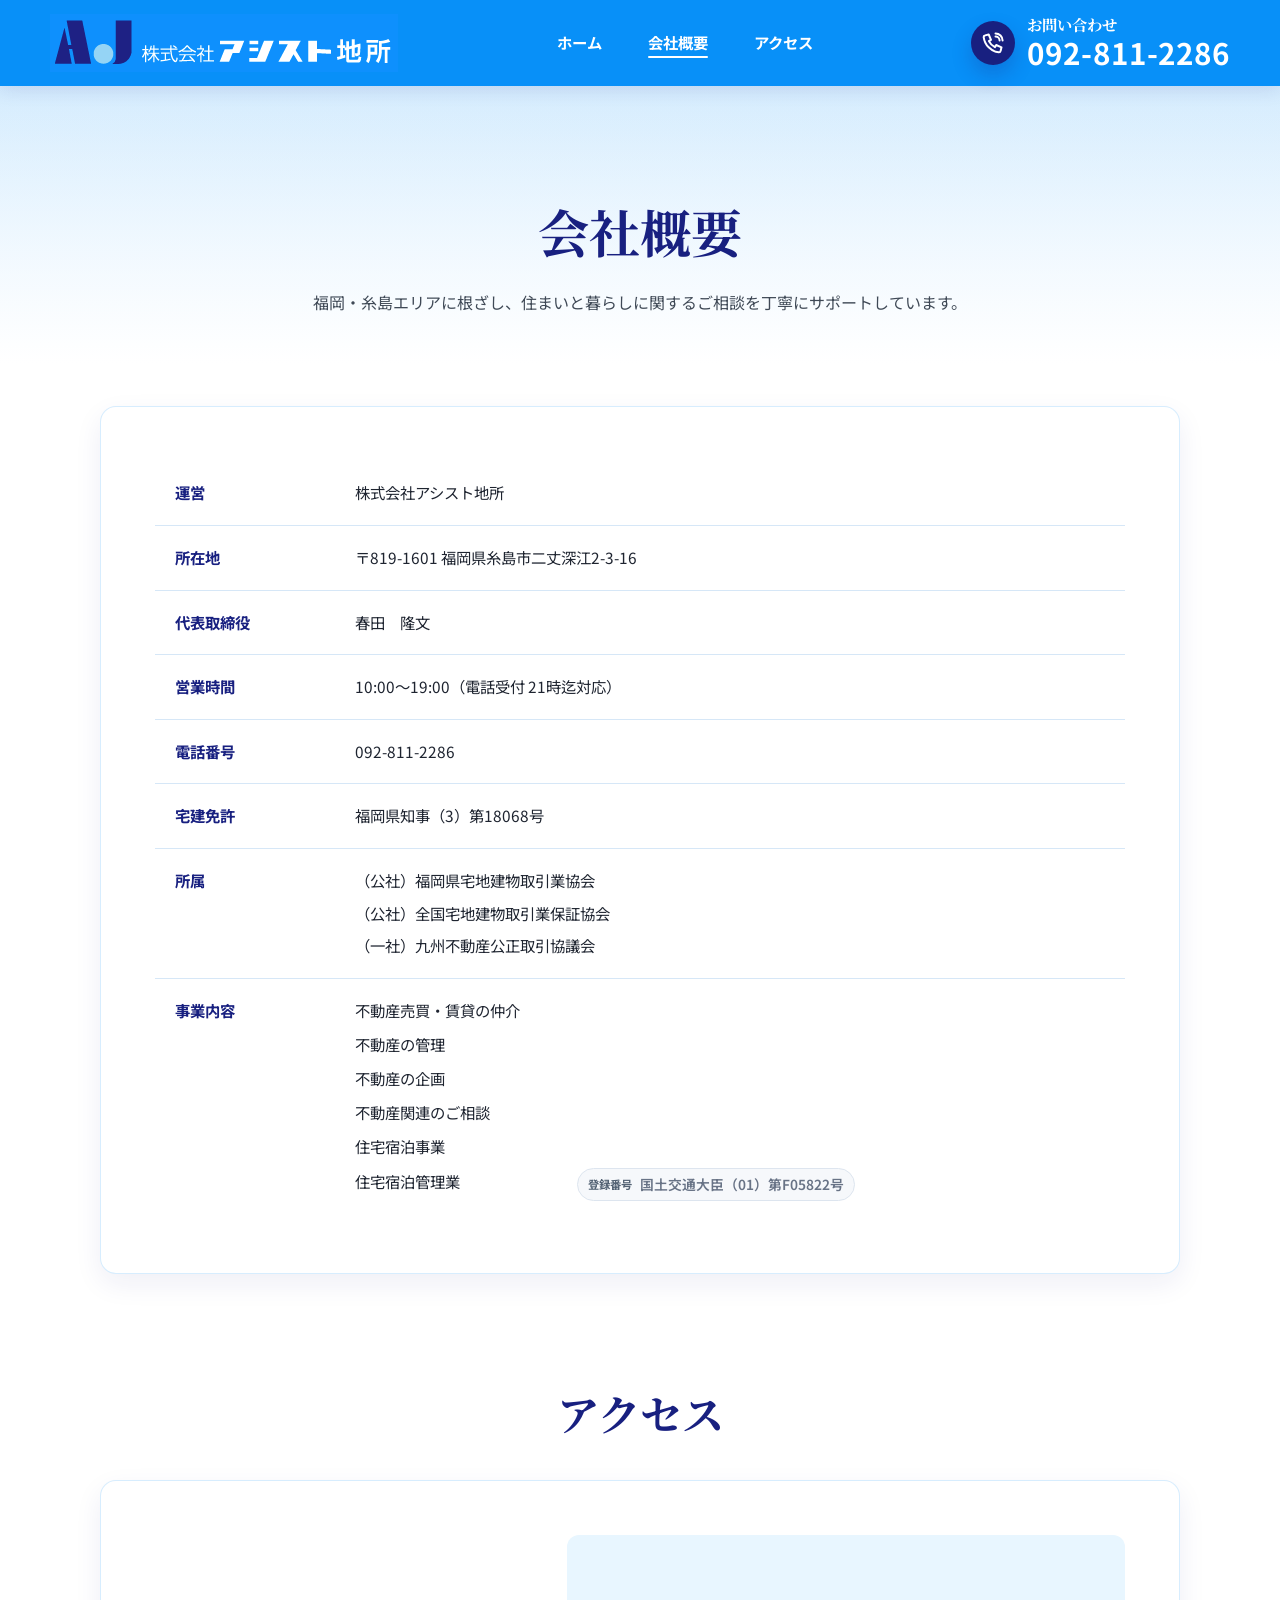
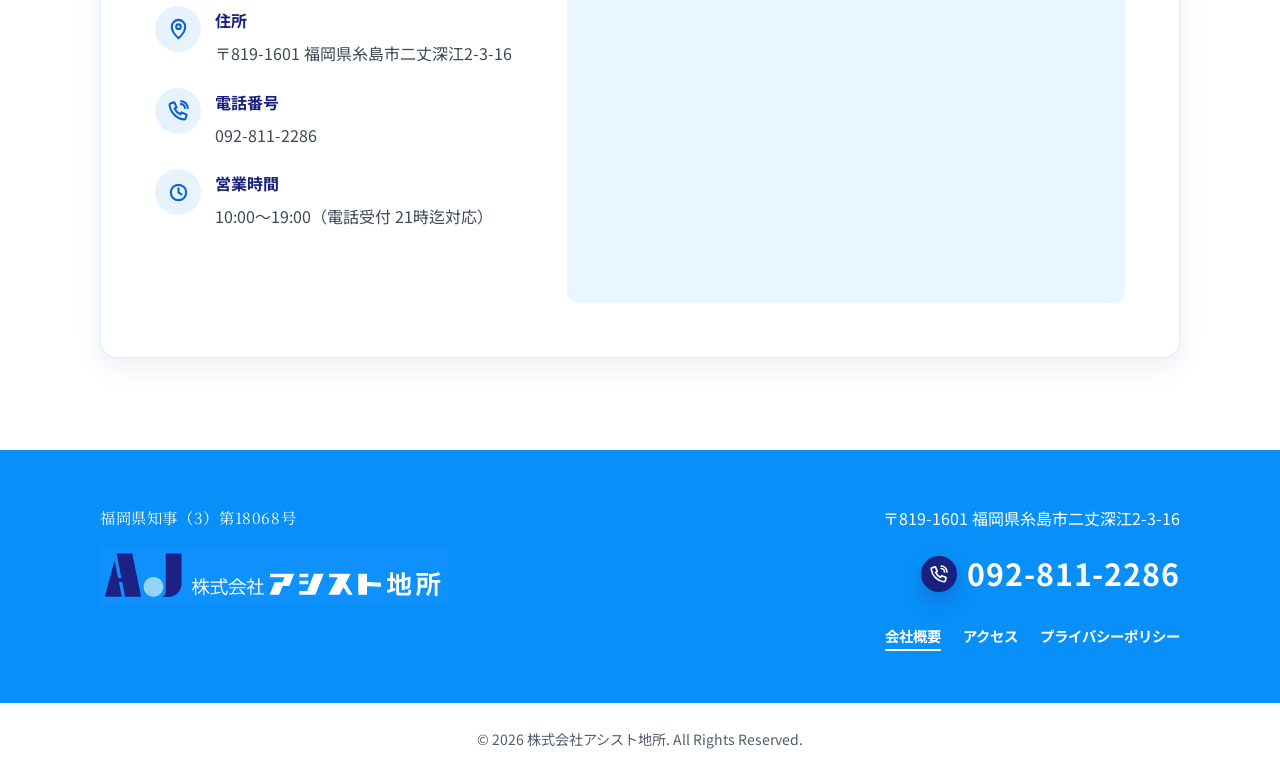
==== commit 37c69d66: "Add files via upload" ====
--- a/company.html
+++ b/company.html
@@ -32,7 +32,7 @@
       href="https://fonts.googleapis.com/css2?family=Noto+Sans+JP:wght@400;500;700&family=Noto+Serif+JP:wght@500;600;700&display=swap"
       rel="stylesheet"
     />
-    <link rel="stylesheet" href="./styles.css?v=20260904-final-polish" />
+    <link rel="stylesheet" href="./styles.css?v=20260905-sp-menu-contact" />
     <script type="application/ld+json">
       {
         "@context": "https://schema.org",
@@ -55,7 +55,7 @@
         <a class="brand" href="./index.html#top" aria-label="株式会社アシスト地所 トップへ">
           <img
             class="brand__logo"
-            src="./assets/logo.png"
+            src="./assets/logo.png?v=20260905-logo"
             alt="A.J 株式会社アシスト地所"
             width="348"
             height="58"
@@ -114,6 +114,7 @@
         <a class="mobile-menu__link" href="./index.html#top">ホーム</a>
         <a class="mobile-menu__link" href="./company.html" aria-current="page">会社概要</a>
         <a class="mobile-menu__link" href="./company.html#access">アクセス</a>
+        <a class="mobile-menu__link mobile-menu__link--contact" href="./index.html#contact-form">お問い合わせフォーム</a>
       </nav>
     </header>
 
@@ -171,15 +172,30 @@
                 <tr>
                   <th scope="row">事業内容</th>
                   <td>
-                    <ul class="company-list">
-                      <li>不動産売買・賃貸の仲介</li>
-                      <li>不動産の管理</li>
-                      <li>不動産の企画</li>
-                      <li>不動産関連のご相談</li>
-                      <li>住宅宿泊事業</li>
-                      <li>
-                        <span>住宅宿泊管理業</span>
-                        <span class="company-list__note">国土交通大臣（01）第F05822号</span>
+                    <ul class="company-list company-list--business">
+                      <li class="company-list__item">
+                        <span class="company-list__name">不動産売買・賃貸の仲介</span>
+                      </li>
+                      <li class="company-list__item">
+                        <span class="company-list__name">不動産の管理</span>
+                      </li>
+                      <li class="company-list__item">
+                        <span class="company-list__name">不動産の企画</span>
+                      </li>
+                      <li class="company-list__item">
+                        <span class="company-list__name">不動産関連のご相談</span>
+                      </li>
+                      <li class="company-list__item company-list__item--licensed">
+                        <span class="company-list__name">住宅宿泊事業</span>
+                      </li>
+                      <li class="company-list__item company-list__item--licensed">
+                        <span class="company-list__name">住宅宿泊管理業</span>
+                        <span class="company-list__licenses">
+                          <span class="company-list__note">
+                            <span class="company-list__note-label">登録番号</span>
+                            <span>国土交通大臣（01）第F05822号</span>
+                          </span>
+                        </span>
                       </li>
                     </ul>
                   </td>
@@ -274,7 +290,7 @@
             <a class="brand brand--footer" href="./index.html#top" aria-label="株式会社アシスト地所 トップへ">
               <img
                 class="brand__logo"
-                src="./assets/logo.png"
+                src="./assets/logo.png?v=20260905-logo"
                 alt="A.J 株式会社アシスト地所"
                 width="348"
                 height="58"
--- a/styles.css
+++ b/styles.css
@@ -459,6 +459,7 @@
   font-size: 1.1rem;
   font-weight: 700;
   line-height: 1.55;
+  text-wrap: balance;
 }
 
 .service-card__lead {
@@ -467,6 +468,7 @@
   font-size: 0.94rem;
   font-weight: 700;
   line-height: 1.65;
+  text-wrap: balance;
 }
 
 .service-card__text {
@@ -824,7 +826,9 @@
 
 .lemon__features span {
   display: inline-flex;
+  flex: 1 1 0;
   min-width: 184px;
+  max-width: 214px;
   padding: 11px 16px;
   border: 1px solid rgba(var(--color-blue-rgb), 0.18);
   border-radius: 999px;
@@ -1139,11 +1143,49 @@
   align-items: baseline;
 }
 
+.company-list--business {
+  gap: 8px;
+}
+
+.company-list--business .company-list__item {
+  display: grid;
+  grid-template-columns: minmax(13rem, max-content) minmax(0, 1fr);
+  gap: 8px 14px;
+  align-items: start;
+}
+
+.company-list__name {
+  line-height: 1.7;
+}
+
+.company-list__licenses {
+  display: flex;
+  min-width: 0;
+  flex-wrap: wrap;
+  gap: 6px;
+}
+
 .company-list__note {
+  display: inline-flex;
+  max-width: 100%;
+  padding: 4px 10px;
+  border: 1px solid #dde5ef;
+  border-radius: 999px;
+  background: #f6f8fb;
   color: var(--color-muted);
-  font-size: 0.92em;
+  font-size: 0.9em;
   font-weight: 600;
   line-height: 1.7;
+  align-items: center;
+  gap: 8px;
+  overflow-wrap: anywhere;
+}
+
+.company-list__note-label {
+  color: #536274;
+  font-size: 0.82em;
+  font-weight: 700;
+  white-space: nowrap;
 }
 
 .access-grid {
@@ -1572,6 +1614,13 @@
     box-shadow: inset 0 0 0 1px rgba(255, 255, 255, 0.22);
   }
 
+  .mobile-menu__link--contact,
+  .mobile-menu__link--contact[aria-current="page"] {
+    background: #fff;
+    color: var(--color-brand-blue);
+    box-shadow: 0 12px 24px rgba(var(--color-navy-rgb), 0.16);
+  }
+
   .hero {
     min-height: 88vh;
     min-height: 88svh;
@@ -1619,7 +1668,7 @@
 
   .section-heading__text {
     margin-top: 14px;
-    font-size: 0.95rem;
+    font-size: 1rem;
     line-height: 1.9;
     text-align: center;
   }
@@ -1632,13 +1681,13 @@
   .service__grid {
     grid-template-columns: 1fr;
     gap: 14px;
-    margin-top: 32px;
+    margin-top: 22px;
   }
 
   .service__tiger {
     position: static;
     width: 94px;
-    margin: 22px 8px -2px auto;
+    margin: 14px 8px -8px auto;
     opacity: 0.88;
   }
 
@@ -1666,13 +1715,13 @@
 
   .service-card__lead {
     margin-top: 8px;
-    font-size: 1.02rem;
+    font-size: 1.04rem;
     line-height: 1.68;
   }
 
   .service-card__text {
     margin-top: 10px;
-    font-size: 0.96rem;
+    font-size: 1rem;
     line-height: 1.8;
   }
 
@@ -1709,7 +1758,7 @@
 
   .property-contact__text {
     margin-top: 10px;
-    font-size: 0.95rem;
+    font-size: 1rem;
     line-height: 1.85;
   }
 
@@ -1773,7 +1822,7 @@
   }
 
   .lemon__text {
-    font-size: 0.95rem;
+    font-size: 1rem;
     line-height: 1.9;
     text-align: left;
   }
@@ -1785,13 +1834,15 @@
 
   .lemon__features span {
     display: inline-grid;
+    flex: none;
     width: 100%;
     min-height: 44px;
     min-width: 0;
+    max-width: none;
     grid-template-columns: 7px max-content;
     justify-content: center;
     gap: 10px;
-    font-size: 0.98rem;
+    font-size: 1rem;
     text-align: left;
   }
 
@@ -1808,7 +1859,7 @@
   }
 
   .lemon-contact__text {
-    font-size: 0.95rem;
+    font-size: 1rem;
     line-height: 1.85;
   }
 
@@ -1861,7 +1912,7 @@
 
   .subpage-hero__lead {
     margin-top: 14px;
-    font-size: 0.95rem;
+    font-size: 1rem;
     line-height: 1.9;
   }
 
@@ -1903,19 +1954,34 @@
     padding: 18px 0 7px;
     border-bottom: 0;
     color: var(--color-blue);
-    font-size: 0.96rem;
+    font-size: 1rem;
   }
 
   .company-table td {
     padding: 0 0 18px;
-    font-size: 0.95rem;
+    font-size: 1rem;
     line-height: 1.8;
   }
 
   .company-list__note {
-    flex-basis: 100%;
-    font-size: 0.92em;
+    width: fit-content;
+    padding: 5px 9px;
+    border-radius: 8px;
+    font-size: 0.94em;
     line-height: 1.6;
+  }
+
+  .company-list--business {
+    gap: 10px;
+  }
+
+  .company-list--business .company-list__item {
+    grid-template-columns: 1fr;
+    gap: 4px;
+  }
+
+  .company-list__licenses {
+    gap: 6px;
   }
 
   .access-grid {
@@ -1938,11 +2004,11 @@
   }
 
   .access-label {
-    font-size: 0.98rem;
+    font-size: 1rem;
   }
 
   .access-text {
-    font-size: 0.95rem;
+    font-size: 1rem;
     line-height: 1.8;
   }
 
@@ -1959,7 +2025,7 @@
 
   .policy-content {
     padding: 22px 18px 26px;
-    font-size: 0.95rem;
+    font-size: 1rem;
   }
 
   .policy-content p {
@@ -2013,7 +2079,7 @@
 
   .site-footer__address {
     width: 100%;
-    gap: 12px;
+    gap: 18px;
   }
 
   .site-footer__map-link {
